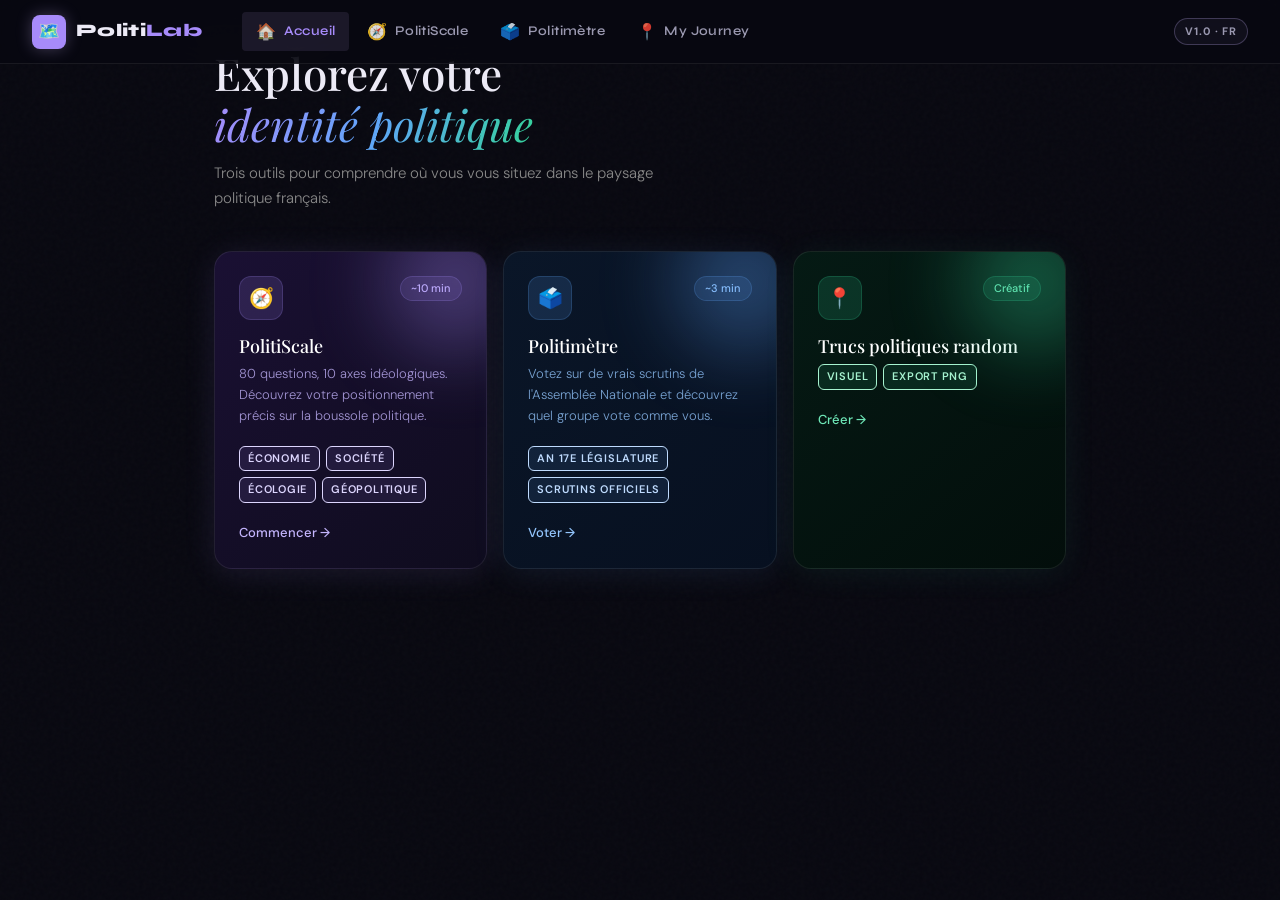
==== index.html @ a3f07e6c "Update index.html" ====
<!DOCTYPE html>
<html lang="fr">
<head>
  <meta charset="UTF-8">
  <meta name="viewport" content="width=device-width, initial-scale=1.0">
  <title>Outils politiques randoms</title>
  <link rel="preconnect" href="https://fonts.googleapis.com">
  <link href="https://fonts.googleapis.com/css2?family=Playfair+Display:ital,wght@0,500;1,400&family=DM+Sans:wght@300;400;500&display=swap" rel="stylesheet">
  <link rel="stylesheet" href="css/global.css">
  <link rel="stylesheet" href="css/nav.css">
  <style>
    :root {
      --accent: #a78bfa;
      --accent-blue: #60a5fa;
      --accent-teal: #34d399;
    }

    body { font-family: 'DM Sans', sans-serif; }

    .page-wrap {
      max-width: 900px;
      margin: 0 auto;
      padding: 3rem 1.5rem 4rem;
    }

    /* ── HEADER ── */
    .home-kicker {
      display: inline-flex;
      align-items: center;
      gap: 6px;
      font-size: 12px;
      font-weight: 500;
      letter-spacing: .08em;
      text-transform: uppercase;
      color: var(--accent);
      background: rgba(167,139,250,.1);
      border: 1px solid rgba(167,139,250,.2);
      border-radius: 20px;
      padding: 4px 12px;
      margin-bottom: 1.1rem;
    }

    .home-title {
      font-family: 'Playfair Display', serif;
      font-size: clamp(28px, 5vw, 44px);
      font-weight: 500;
      line-height: 1.15;
      margin-bottom: .75rem;
    }

    .home-title em {
      font-style: italic;
      font-weight: 400;
      background: linear-gradient(110deg, #a78bfa, #60a5fa, #34d399);
      -webkit-background-clip: text;
      -webkit-text-fill-color: transparent;
      background-clip: text;
    }

    .home-sub {
      font-size: 15px;
      color: #888;
      line-height: 1.65;
      max-width: 500px;
      font-weight: 300;
      margin-bottom: 2.5rem;
    }

    /* ── GRID ── */
    .outils-grid {
      display: grid;
      grid-template-columns: repeat(auto-fit, minmax(240px, 1fr));
      gap: 16px;
    }

    /* ── CARDS ── */
    .outil-card {
      position: relative;
      display: block;
      text-decoration: none;
      border-radius: 18px;
      padding: 1.5rem;
      overflow: hidden;
      border: 1px solid rgba(255,255,255,.08);
      transition: transform .22s cubic-bezier(.34,1.56,.64,1), box-shadow .22s ease;
      animation: fadeUp .5s ease both;
    }
    .outil-card:nth-child(1) { animation-delay: .05s; background: linear-gradient(140deg, #1a1033, #0f0c1e); box-shadow: 0 4px 32px rgba(167,139,250,.12); }
    .outil-card:nth-child(2) { animation-delay: .12s; background: linear-gradient(140deg, #0a1628, #071020); box-shadow: 0 4px 32px rgba(96,165,250,.10); }
    .outil-card:nth-child(3) { animation-delay: .19s; background: linear-gradient(140deg, #051a14, #030e0b); box-shadow: 0 4px 32px rgba(52,211,153,.08); }

    .outil-card:nth-child(1):hover { transform: translateY(-4px); box-shadow: 0 12px 40px rgba(167,139,250,.22); }
    .outil-card:nth-child(2):hover { transform: translateY(-4px); box-shadow: 0 12px 40px rgba(96,165,250,.20); }
    .outil-card:nth-child(3):hover { transform: translateY(-4px); box-shadow: 0 12px 40px rgba(52,211,153,.18); }

    .card-glow {
      position: absolute;
      top: -40px; right: -40px;
      width: 140px; height: 140px;
      border-radius: 50%;
      pointer-events: none;
      opacity: .35;
      filter: blur(40px);
    }
    .outil-card:nth-child(1) .card-glow { background: #a78bfa; }
    .outil-card:nth-child(2) .card-glow { background: #60a5fa; }
    .outil-card:nth-child(3) .card-glow { background: #34d399; }

    .outil-card-top {
      display: flex;
      align-items: flex-start;
      justify-content: space-between;
      margin-bottom: 1.1rem;
    }

    .outil-icon-wrap {
      width: 44px; height: 44px;
      border-radius: 12px;
      display: flex; align-items: center; justify-content: center;
      font-size: 20px;
    }
    .outil-card:nth-child(1) .outil-icon-wrap { background: rgba(167,139,250,.15); border: 1px solid rgba(167,139,250,.2); }
    .outil-card:nth-child(2) .outil-icon-wrap { background: rgba(96,165,250,.15); border: 1px solid rgba(96,165,250,.2); }
    .outil-card:nth-child(3) .outil-icon-wrap { background: rgba(52,211,153,.15); border: 1px solid rgba(52,211,153,.2); }

    .outil-badge {
      font-size: 11px;
      font-weight: 500;
      border-radius: 20px;
      padding: 3px 10px;
    }
    .outil-card:nth-child(1) .outil-badge { color: #c4b5fd; background: rgba(167,139,250,.12); border: 1px solid rgba(167,139,250,.2); }
    .outil-card:nth-child(2) .outil-badge { color: #93c5fd; background: rgba(96,165,250,.12); border: 1px solid rgba(96,165,250,.2); }
    .outil-card:nth-child(3) .outil-badge { color: #6ee7b7; background: rgba(52,211,153,.12); border: 1px solid rgba(52,211,153,.2); }

    .outil-name {
      font-family: 'Playfair Display', serif;
      font-size: 18px;
      font-weight: 500;
      color: #fff;
      margin-bottom: .45rem;
    }

    .outil-desc {
      font-size: 13px;
      line-height: 1.6;
      font-weight: 300;
      margin-bottom: 1.2rem;
    }
    .outil-card:nth-child(1) .outil-desc { color: rgba(196,181,253,.8); }
    .outil-card:nth-child(2) .outil-desc { color: rgba(147,197,253,.8); }
    .outil-card:nth-child(3) .outil-desc { color: rgba(110,231,183,.8); }

    .outil-tags {
      display: flex;
      flex-wrap: wrap;
      gap: 6px;
      margin-bottom: 1.25rem;
    }

    .tag {
      font-size: 11px;
      border-radius: 6px;
      padding: 3px 8px;
    }
    .outil-card:nth-child(1) .tag { color: #ddd6fe; background: rgba(167,139,250,.1); }
    .outil-card:nth-child(2) .tag { color: #bfdbfe; background: rgba(96,165,250,.1); }
    .outil-card:nth-child(3) .tag { color: #a7f3d0; background: rgba(52,211,153,.1); }

    .outil-arrow {
      display: flex;
      align-items: center;
      gap: 6px;
      font-size: 13px;
      font-weight: 500;
    }
    .outil-card:nth-child(1) .outil-arrow { color: #c4b5fd; }
    .outil-card:nth-child(2) .outil-arrow { color: #93c5fd; }
    .outil-card:nth-child(3) .outil-arrow { color: #6ee7b7; }

    @keyframes fadeUp {
      from { opacity: 0; transform: translateY(16px); }
      to   { opacity: 1; transform: translateY(0); }
    }
  </style>
</head>
<body>

  <!-- Nav injected by JS -->

  <div class="page-wrap">

    <h1 class="home-title">Explorez votre<br><em>identité politique</em></h1>
    <p class="home-sub">Trois outils pour comprendre où vous vous situez dans le paysage politique français.</p>

    <div class="outils-grid">

      <a href="politiscale.html" class="outil-card">
        <div class="card-glow"></div>
        <div class="outil-card-top">
          <div class="outil-icon-wrap">🧭</div>
          <span class="outil-badge">~10 min</span>
        </div>
        <h3 class="outil-name">PolitiScale</h3>
        <p class="outil-desc">80 questions, 10 axes idéologiques. Découvrez votre positionnement précis sur la boussole politique.</p>
        <div class="outil-tags">
          <span class="tag">Économie</span>
          <span class="tag">Société</span>
          <span class="tag">Écologie</span>
          <span class="tag">Géopolitique</span>
        </div>
        <div class="outil-arrow">Commencer →</div>
      </a>

      <a href="politimetre.html" class="outil-card">
        <div class="card-glow"></div>
        <div class="outil-card-top">
          <div class="outil-icon-wrap">🗳️</div>
          <span class="outil-badge">~3 min</span>
        </div>
        <h3 class="outil-name">Politimètre</h3>
        <p class="outil-desc">Votez sur de vrais scrutins de l'Assemblée Nationale et découvrez quel groupe vote comme vous.</p>
        <div class="outil-tags">
          <span class="tag">AN 17e législature</span>
          <span class="tag">Scrutins officiels</span>
        </div>
        <div class="outil-arrow">Voter →</div>
      </a>

      <a href="journey.html" class="outil-card">
        <div class="card-glow"></div>
        <div class="outil-card-top">
          <div class="outil-icon-wrap">📍</div>
          <span class="outil-badge">Créatif</span>
        </div>
        <h3 class="outil-name">Trucs politiques random</h3>
        <div class="outil-tags">
          <span class="tag">Visuel</span>
          <span class="tag">Export PNG</span>
        </div>
        <div class="outil-arrow">Créer →</div>
      </a>

    </div>
  </div>

  <script src="js/nav.js"></script>
</body>
</html>
---- css/global.css ----
/* ══════════════════════════════════════════
   POLITILAB — Global Styles
   ══════════════════════════════════════════ */

@import url('https://fonts.googleapis.com/css2?family=Syne:wght@400;600;700;800&family=Playfair+Display:ital,wght@0,400;0,700;1,400;1,700&family=DM+Sans:wght@300;400;500;600&family=DM+Mono:wght@400;500&display=swap');

/* ── Design tokens ── */
:root {
  --bg:        #080810;
  --surface:   #0f0f1c;
  --surface2:  #161628;
  --surface3:  #1e1e35;
  --border:    rgba(255,255,255,.07);
  --border2:   rgba(255,255,255,.13);

  --text:      #eceaf6;
  --muted:     #6a6882;
  --muted2:    #9a98b0;

  --accent:    #c8b4ff;
  --accent2:   #ff6b6b;
  --gold:      #f0c060;
  --teal:      #5de0c0;
  --blue:      #60a0ff;

  --font-display: 'Syne', sans-serif;
  --font-serif:   'Playfair Display', serif;
  --font-body:    'DM Sans', sans-serif;
  --font-mono:    'DM Mono', monospace;

  --radius-sm: 4px;
  --radius:    8px;
  --radius-lg: 16px;
  --radius-xl: 24px;

  --shadow-sm: 0 2px 8px rgba(0,0,0,.4);
  --shadow:    0 8px 32px rgba(0,0,0,.5);
  --shadow-lg: 0 24px 64px rgba(0,0,0,.7);

  --nav-h: 64px;
  --trans: .2s ease;
}

/* ── Reset ── */
*, *::before, *::after {
  box-sizing: border-box;
  margin: 0;
  padding: 0;
}

html { scroll-behavior: smooth; }

body {
  font-family: var(--font-body);
  background: var(--bg);
  color: var(--text);
  min-height: 100vh;
  line-height: 1.6;
  overflow-x: hidden;
}

/* noise texture overlay */
body::before {
  content: '';
  position: fixed;
  inset: 0;
  background-image: url("data:image/svg+xml,%3Csvg viewBox='0 0 256 256' xmlns='http://www.w3.org/2000/svg'%3E%3Cfilter id='n'%3E%3CfeTurbulence type='fractalNoise' baseFrequency='0.85' numOctaves='4' stitchTiles='stitch'/%3E%3C/filter%3E%3Crect width='100%25' height='100%25' filter='url(%23n)' opacity='0.025'/%3E%3C/svg%3E");
  pointer-events: none;
  z-index: 0;
}

/* ── Typography ── */
h1, h2, h3, h4 {
  font-family: var(--font-display);
  line-height: 1.1;
}

a {
  color: var(--accent);
  text-decoration: none;
  transition: color var(--trans);
}
a:hover { color: var(--text); }

img, video { max-width: 100%; display: block; }

/* ── Utilities ── */
.z1 { position: relative; z-index: 1; }
.serif { font-family: var(--font-serif); }
.mono  { font-family: var(--font-mono); }

.tag {
  display: inline-flex;
  align-items: center;
  gap: 6px;
  padding: 4px 12px;
  border-radius: 100px;
  font-size: .72rem;
  font-weight: 600;
  letter-spacing: .07em;
  text-transform: uppercase;
  border: 1px solid currentColor;
}

.btn {
  display: inline-flex;
  align-items: center;
  gap: 8px;
  padding: 12px 28px;
  border-radius: var(--radius-sm);
  font-family: var(--font-display);
  font-size: .9rem;
  font-weight: 700;
  letter-spacing: .04em;
  cursor: pointer;
  border: none;
  transition: transform var(--trans), box-shadow var(--trans), filter var(--trans);
  text-decoration: none;
}
.btn:hover { transform: translateY(-2px); }
.btn:active { transform: translateY(0); }

.btn-primary {
  background: var(--accent);
  color: var(--bg);
  box-shadow: 0 0 24px rgba(200,180,255,.25);
}
.btn-primary:hover {
  filter: brightness(1.12);
  box-shadow: 0 4px 32px rgba(200,180,255,.45);
  color: var(--bg);
}

.btn-ghost {
  background: transparent;
  color: var(--text);
  border: 1px solid var(--border2);
}
.btn-ghost:hover {
  background: var(--surface2);
  color: var(--text);
}

.card {
  background: var(--surface);
  border: 1px solid var(--border);
  border-radius: var(--radius-lg);
  padding: 24px;
  transition: border-color var(--trans), box-shadow var(--trans);
}
.card:hover {
  border-color: var(--border2);
  box-shadow: var(--shadow);
}

/* ── Page wrapper ── */
.page-wrap {
  padding-top: var(--nav-h);
  position: relative;
  z-index: 1;
}

/* ── Animated fade-in ── */
.fade-in {
  animation: fadeUp .5s ease both;
}
@keyframes fadeUp {
  from { opacity: 0; transform: translateY(16px); }
  to   { opacity: 1; transform: translateY(0); }
}

/* ── Scrollbar ── */
::-webkit-scrollbar { width: 6px; height: 6px; }
::-webkit-scrollbar-track { background: var(--bg); }
::-webkit-scrollbar-thumb { background: var(--surface3); border-radius: 3px; }
::-webkit-scrollbar-thumb:hover { background: var(--border2); }

/* ── Gradient text ── */
.grad-text {
  background: linear-gradient(135deg, var(--accent), var(--blue), var(--teal));
  -webkit-background-clip: text;
  -webkit-text-fill-color: transparent;
  background-clip: text;
}

/* ── Section header ── */
.section-label {
  font-family: var(--font-mono);
  font-size: .72rem;
  letter-spacing: .12em;
  text-transform: uppercase;
  color: var(--muted2);
  margin-bottom: 12px;
}

/* ── Divider ── */
.divider {
  height: 1px;
  background: var(--border);
  margin: 40px 0;
}

@media (max-width: 600px) {
  .btn { padding: 10px 20px; font-size: .85rem; }
}
---- css/nav.css ----
/* ══════════════════════════════════════════
   POLITILAB — Navigation
   ══════════════════════════════════════════ */

.nav {
  position: fixed;
  top: 0; left: 0; right: 0;
  height: var(--nav-h);
  z-index: 100;
  background: rgba(8,8,16,.82);
  backdrop-filter: blur(20px);
  -webkit-backdrop-filter: blur(20px);
  border-bottom: 1px solid var(--border);
  display: flex;
  align-items: center;
  padding: 0 32px;
  gap: 0;
}

/* Logo */
.nav-logo {
  display: flex;
  align-items: center;
  gap: 10px;
  text-decoration: none;
  flex-shrink: 0;
  margin-right: 40px;
}
.nav-logo-mark {
  width: 34px; height: 34px;
  background: var(--accent);
  border-radius: 8px;
  display: grid;
  place-items: center;
  font-size: 1.1rem;
  flex-shrink: 0;
  box-shadow: 0 0 16px rgba(200,180,255,.3);
}
.nav-logo-text {
  font-family: var(--font-display);
  font-weight: 800;
  font-size: 1.1rem;
  color: var(--text);
  letter-spacing: .02em;
}
.nav-logo-text span {
  color: var(--accent);
}

/* Links */
.nav-links {
  display: flex;
  align-items: center;
  gap: 4px;
  list-style: none;
  flex: 1;
}
.nav-links li a {
  display: flex;
  align-items: center;
  gap: 7px;
  padding: 7px 14px;
  border-radius: var(--radius-sm);
  font-family: var(--font-display);
  font-size: .83rem;
  font-weight: 600;
  color: var(--muted2);
  text-decoration: none;
  letter-spacing: .03em;
  transition: color var(--trans), background var(--trans);
  white-space: nowrap;
}
.nav-links li a .nav-icon {
  font-size: 1rem;
  opacity: .85;
}
.nav-links li a:hover {
  color: var(--text);
  background: var(--surface2);
}
.nav-links li a.active {
  color: var(--accent);
  background: rgba(200,180,255,.1);
}

/* Right side */
.nav-right {
  margin-left: auto;
  display: flex;
  align-items: center;
  gap: 8px;
}
.nav-badge {
  padding: 4px 10px;
  border-radius: 100px;
  font-size: .68rem;
  font-weight: 700;
  letter-spacing: .08em;
  text-transform: uppercase;
  border: 1px solid rgba(200,180,255,.25);
  color: var(--muted2);
  background: rgba(200,180,255,.05);
}

/* Hamburger (mobile) */
.nav-burger {
  display: none;
  flex-direction: column;
  gap: 5px;
  cursor: pointer;
  padding: 8px;
  margin-left: auto;
  background: none;
  border: none;
}
.nav-burger span {
  display: block;
  width: 22px;
  height: 2px;
  background: var(--text);
  border-radius: 2px;
  transition: transform .3s ease, opacity .3s ease;
}
.nav-burger.open span:nth-child(1) { transform: translateY(7px) rotate(45deg); }
.nav-burger.open span:nth-child(2) { opacity: 0; }
.nav-burger.open span:nth-child(3) { transform: translateY(-7px) rotate(-45deg); }

/* Mobile drawer */
.nav-drawer {
  display: none;
  position: fixed;
  top: var(--nav-h);
  left: 0; right: 0;
  background: rgba(8,8,16,.96);
  backdrop-filter: blur(20px);
  border-bottom: 1px solid var(--border);
  padding: 16px 24px 24px;
  z-index: 99;
  transform: translateY(-8px);
  opacity: 0;
  transition: transform .25s ease, opacity .25s ease;
}
.nav-drawer.open {
  display: block;
  transform: translateY(0);
  opacity: 1;
}
.nav-drawer ul {
  list-style: none;
  display: flex;
  flex-direction: column;
  gap: 2px;
}
.nav-drawer ul li a {
  display: flex;
  align-items: center;
  gap: 12px;
  padding: 12px 16px;
  border-radius: var(--radius);
  font-family: var(--font-display);
  font-size: .95rem;
  font-weight: 600;
  color: var(--muted2);
  text-decoration: none;
  transition: color var(--trans), background var(--trans);
}
.nav-drawer ul li a:hover,
.nav-drawer ul li a.active {
  color: var(--text);
  background: var(--surface2);
}
.nav-drawer ul li a.active { color: var(--accent); }
.nav-drawer-divider {
  height: 1px;
  background: var(--border);
  margin: 12px 0;
}

/* Responsive */
@media (max-width: 768px) {
  .nav { padding: 0 20px; }
  .nav-links, .nav-right { display: none; }
  .nav-burger { display: flex; }
  .nav-logo-text { font-size: 1rem; }
}

@media (max-width: 400px) {
  .nav-logo-text { display: none; }
}
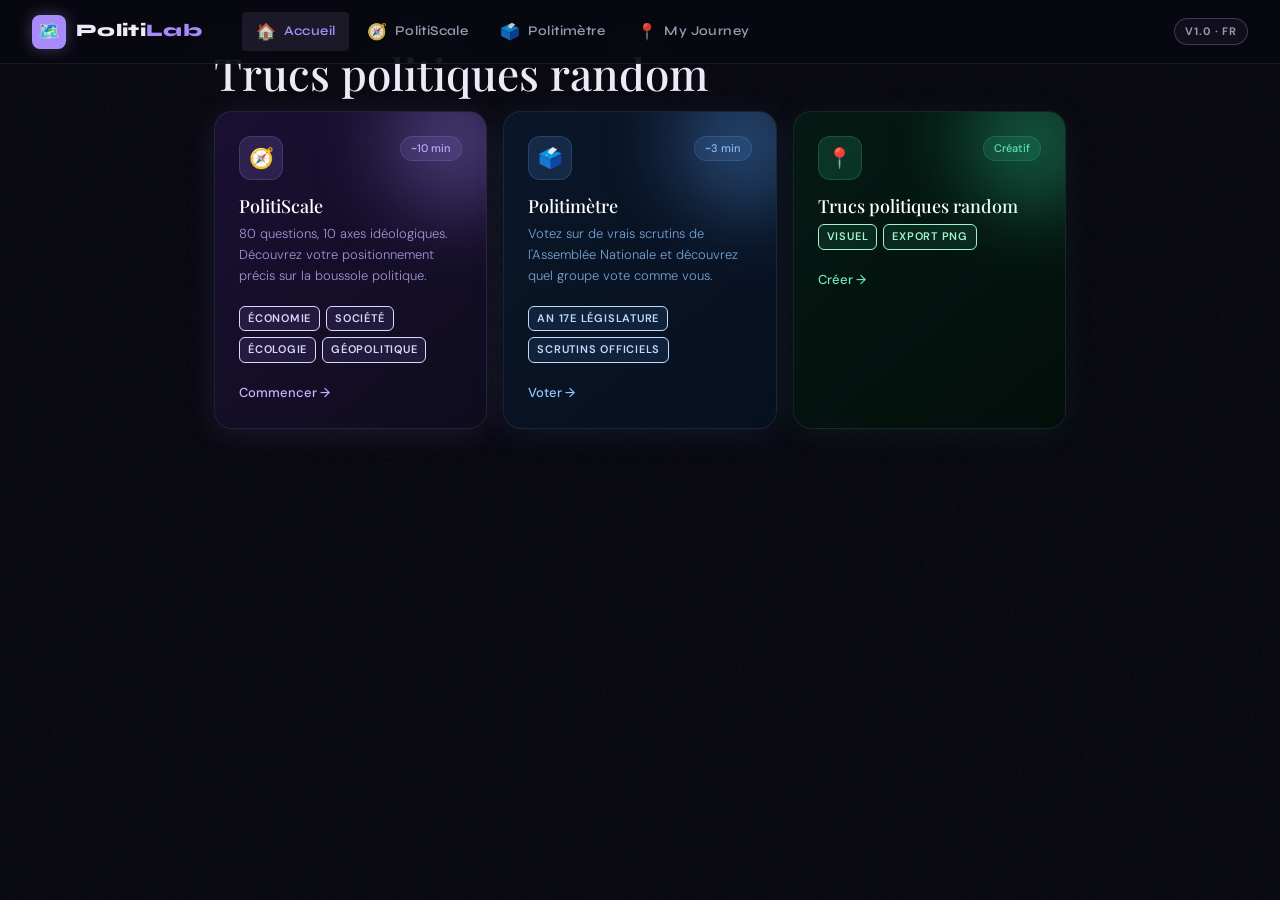
==== commit c88207a1: "Update index.html" ====
--- a/index.html
+++ b/index.html
@@ -190,8 +190,7 @@
 
   <div class="page-wrap">
 
-    <h1 class="home-title">Explorez votre<br><em>identité politique</em></h1>
-    <p class="home-sub">Trois outils pour comprendre où vous vous situez dans le paysage politique français.</p>
+    <h1 class="home-title">Trucs politiques random</em></h1>
 
     <div class="outils-grid">
 
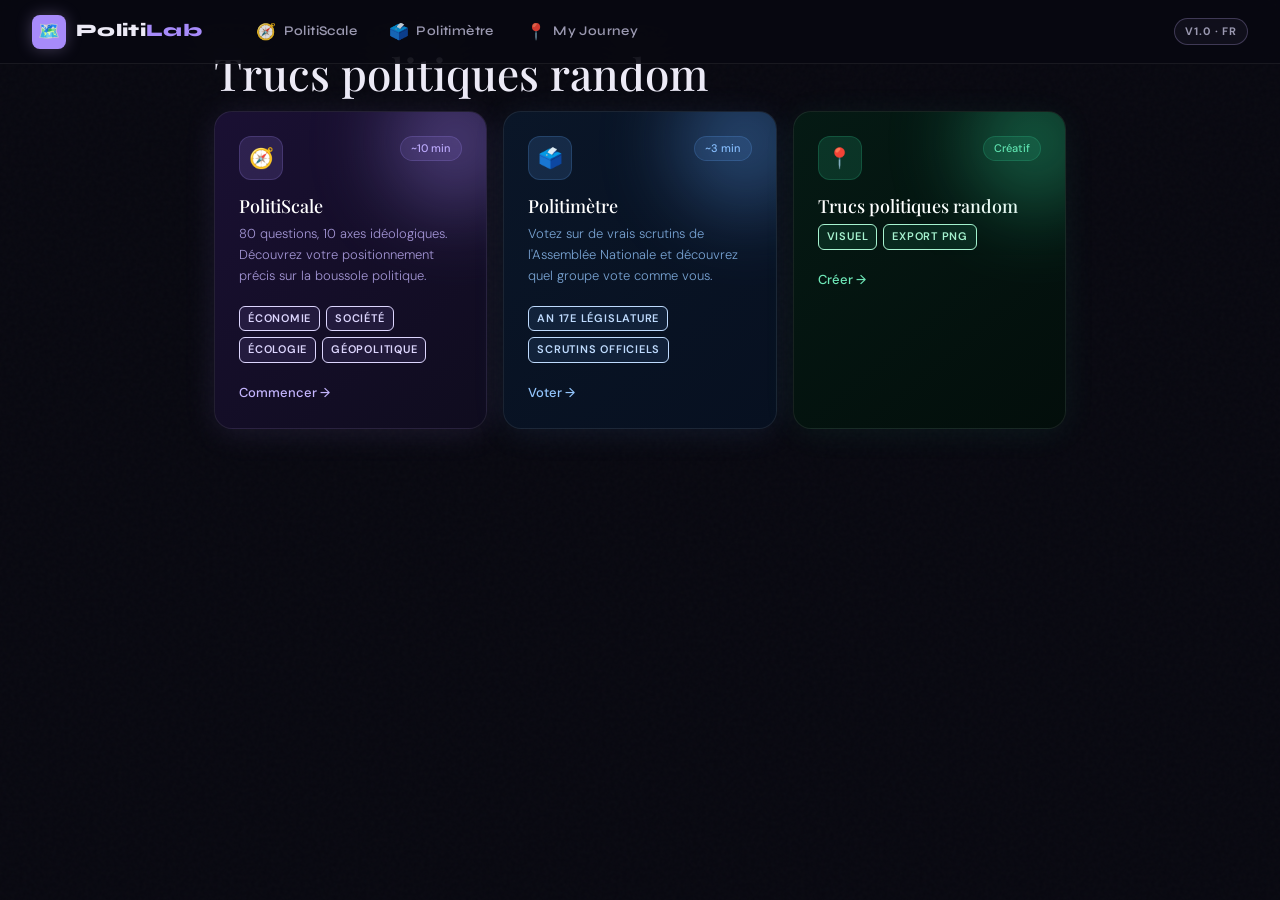
==== commit cae2fd6b: "Update index.html" ====
--- a/index.html
+++ b/index.html
@@ -190,7 +190,7 @@
 
   <div class="page-wrap">
 
-    <h1 class="home-title">Trucs politiques random</em></h1>
+    <h1 class="home-title">Trucs politiques random</h1>
 
     <div class="outils-grid">
 
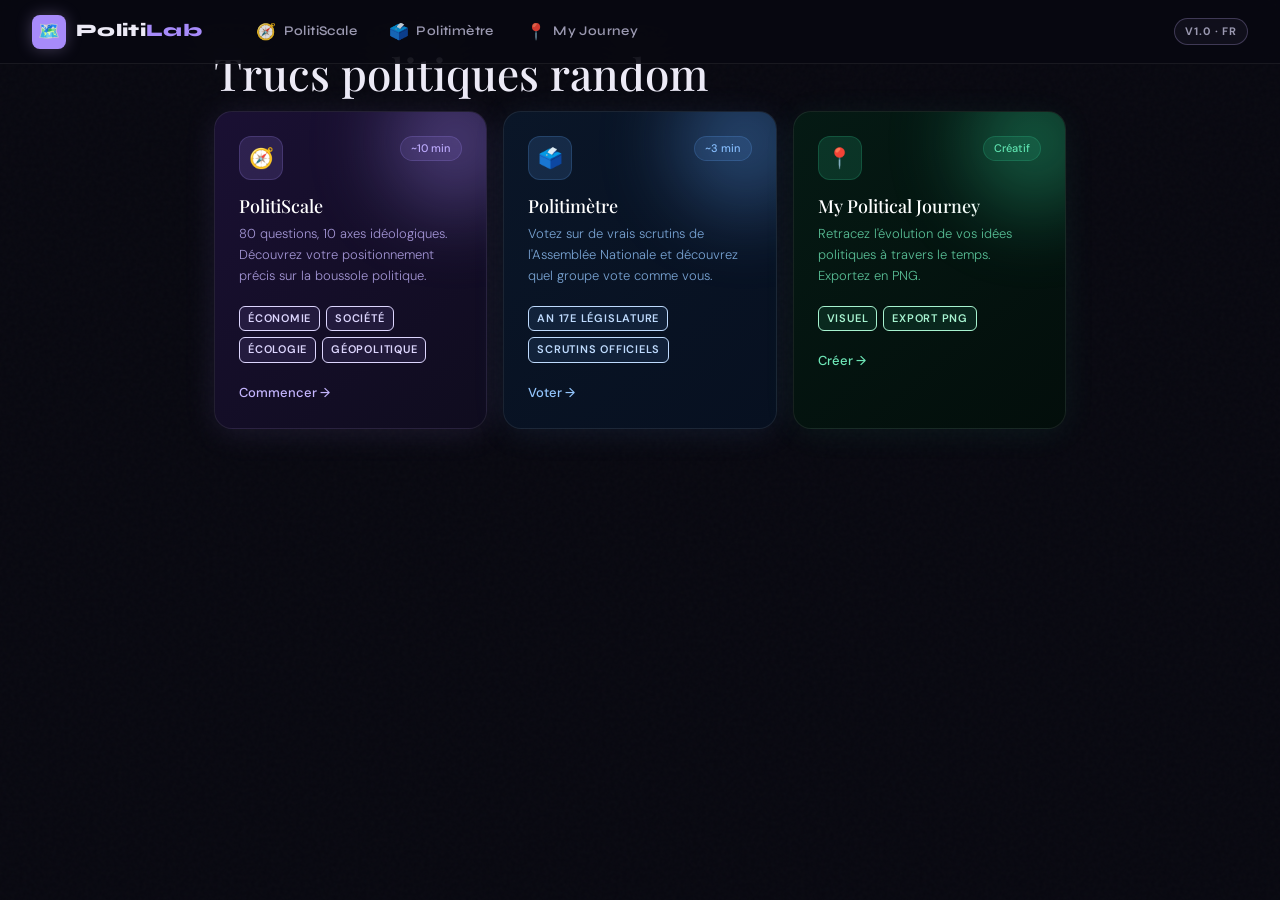
==== commit b76cc1e5: "Update index.html" ====
--- a/index.html
+++ b/index.html
@@ -232,7 +232,8 @@
           <div class="outil-icon-wrap">📍</div>
           <span class="outil-badge">Créatif</span>
         </div>
-        <h3 class="outil-name">Trucs politiques random</h3>
+        <h3 class="outil-name">My Political Journey</h3>
+        <p class="outil-desc">Retracez l'évolution de vos idées politiques à travers le temps. Exportez en PNG.</p>
         <div class="outil-tags">
           <span class="tag">Visuel</span>
           <span class="tag">Export PNG</span>
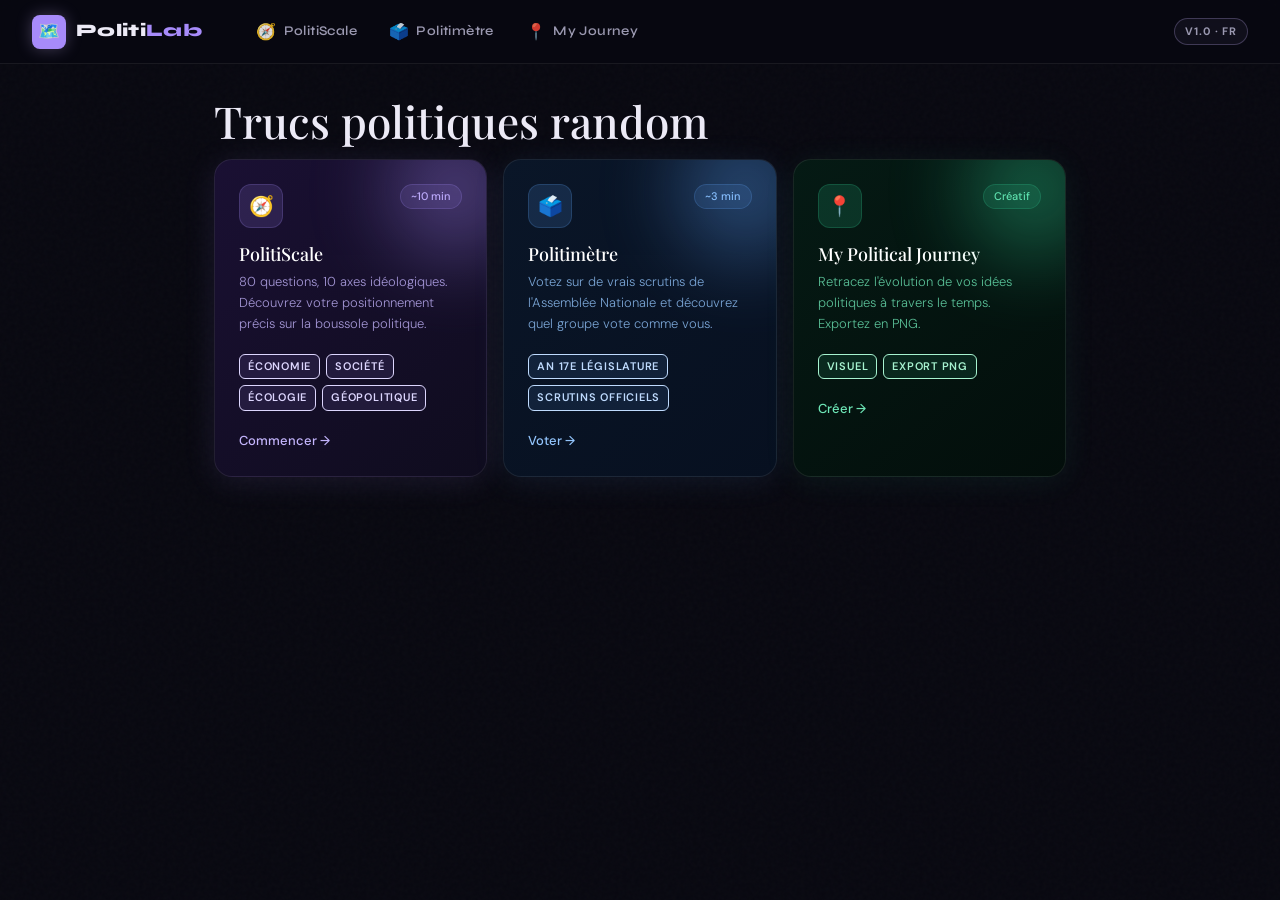
==== commit 70a21967: "Update index.html" ====
--- a/index.html
+++ b/index.html
@@ -20,7 +20,7 @@
     .page-wrap {
       max-width: 900px;
       margin: 0 auto;
-      padding: 3rem 1.5rem 4rem;
+      padding: calc(var(--nav-h) + 2rem) 1.5rem 4rem;
     }
 
     /* ── HEADER ── */
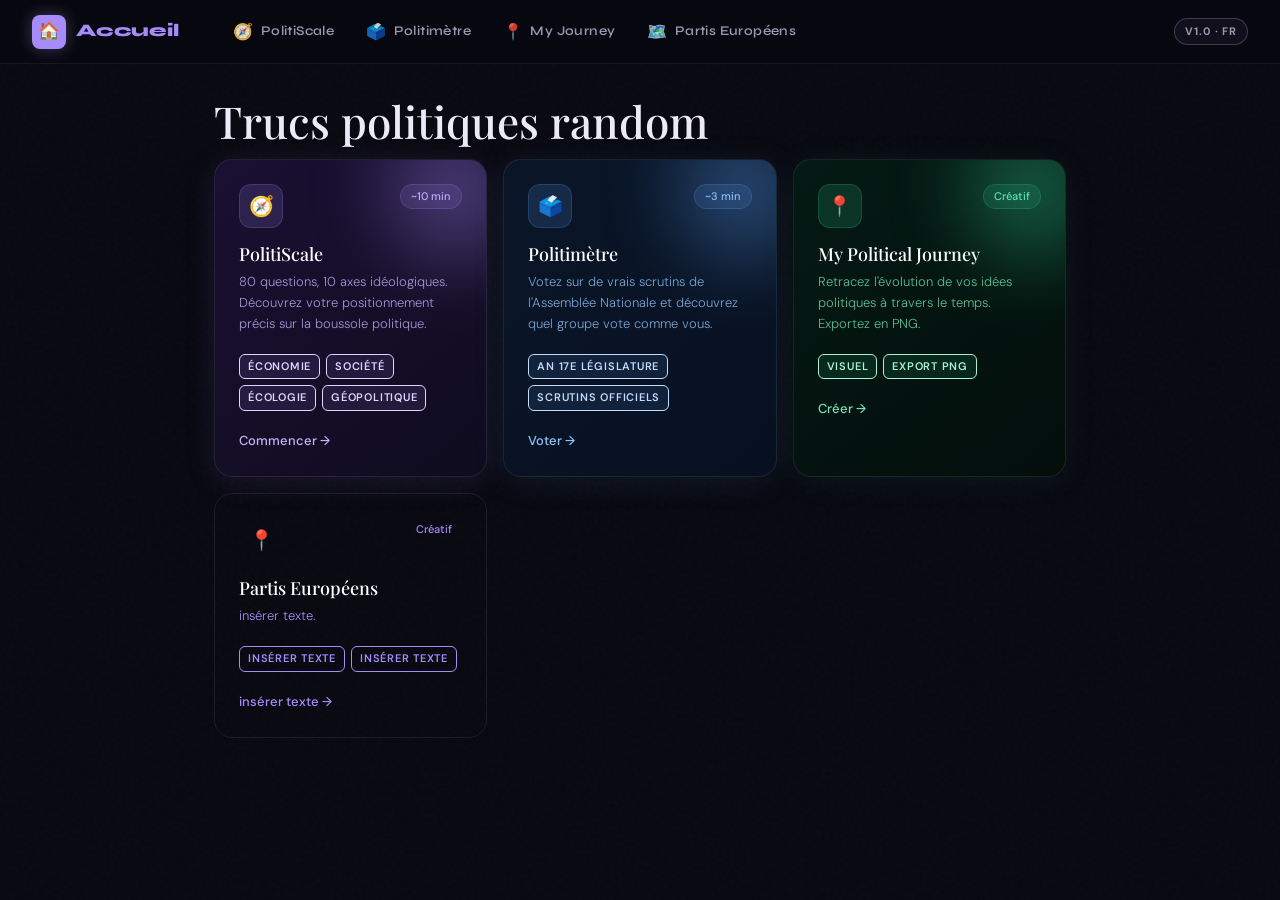
==== commit 1032d0f8: "Update index.html" ====
--- a/index.html
+++ b/index.html
@@ -241,6 +241,22 @@
         <div class="outil-arrow">Créer →</div>
       </a>
 
+
+      <a href="europe.html" class="outil-card">
+        <div class="card-glow"></div>
+        <div class="outil-card-top">
+          <div class="outil-icon-wrap">📍</div>
+          <span class="outil-badge">Créatif</span>
+        </div>
+        <h3 class="outil-name">Partis Européens</h3>
+        <p class="outil-desc">insérer texte.</p>
+        <div class="outil-tags">
+          <span class="tag">insérer texte</span>
+          <span class="tag">insérer texte</span>
+        </div>
+        <div class="outil-arrow">insérer texte →</div>
+      </a>      
+
     </div>
   </div>
 
--- a/css/global.css
+++ b/css/global.css
@@ -1,5 +1,5 @@
 /* ══════════════════════════════════════════
-   POLITILAB — Global Styles
+   Global Styles
    ══════════════════════════════════════════ */
 
 @import url('https://fonts.googleapis.com/css2?family=Syne:wght@400;600;700;800&family=Playfair+Display:ital,wght@0,400;0,700;1,400;1,700&family=DM+Sans:wght@300;400;500;600&family=DM+Mono:wght@400;500&display=swap');
--- a/css/nav.css
+++ b/css/nav.css
@@ -1,5 +1,5 @@
 /* ══════════════════════════════════════════
-   POLITILAB — Navigation
+   Navigation
    ══════════════════════════════════════════ */
 
 .nav {
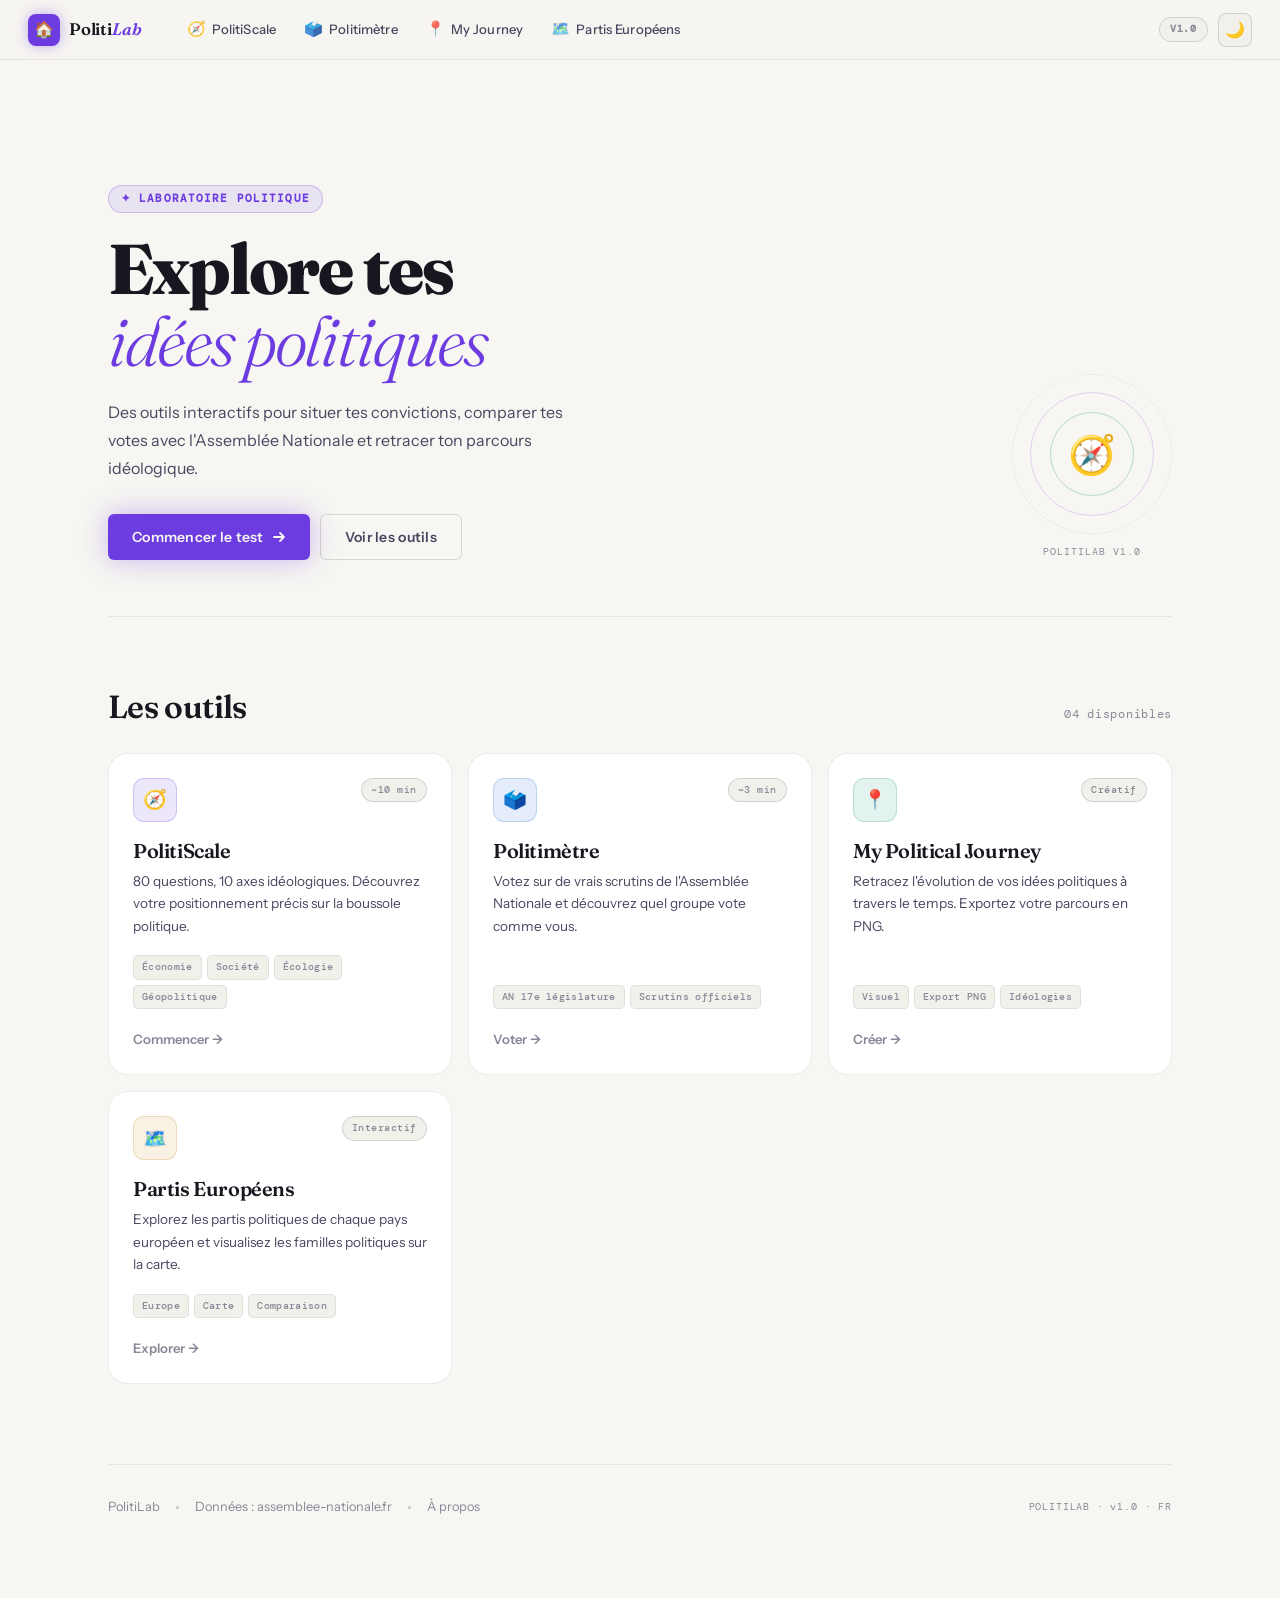
==== commit fc0e8ed5: "Add files via upload" ====
--- a/index.html
+++ b/index.html
@@ -1,261 +1,137 @@
 <!DOCTYPE html>
-<html lang="fr">
+<html lang="fr" data-theme="dark">
 <head>
   <meta charset="UTF-8">
   <meta name="viewport" content="width=device-width, initial-scale=1.0">
-  <title>Outils politiques randoms</title>
-  <link rel="preconnect" href="https://fonts.googleapis.com">
-  <link href="https://fonts.googleapis.com/css2?family=Playfair+Display:ital,wght@0,500;1,400&family=DM+Sans:wght@300;400;500&display=swap" rel="stylesheet">
+  <title>PolitiLab — Outils politiques</title>
+  <meta name="description" content="Des outils pour explorer, comprendre et visualiser vos idées politiques.">
   <link rel="stylesheet" href="css/global.css">
   <link rel="stylesheet" href="css/nav.css">
-  <style>
-    :root {
-      --accent: #a78bfa;
-      --accent-blue: #60a5fa;
-      --accent-teal: #34d399;
-    }
-
-    body { font-family: 'DM Sans', sans-serif; }
-
-    .page-wrap {
-      max-width: 900px;
-      margin: 0 auto;
-      padding: calc(var(--nav-h) + 2rem) 1.5rem 4rem;
-    }
-
-    /* ── HEADER ── */
-    .home-kicker {
-      display: inline-flex;
-      align-items: center;
-      gap: 6px;
-      font-size: 12px;
-      font-weight: 500;
-      letter-spacing: .08em;
-      text-transform: uppercase;
-      color: var(--accent);
-      background: rgba(167,139,250,.1);
-      border: 1px solid rgba(167,139,250,.2);
-      border-radius: 20px;
-      padding: 4px 12px;
-      margin-bottom: 1.1rem;
-    }
-
-    .home-title {
-      font-family: 'Playfair Display', serif;
-      font-size: clamp(28px, 5vw, 44px);
-      font-weight: 500;
-      line-height: 1.15;
-      margin-bottom: .75rem;
-    }
-
-    .home-title em {
-      font-style: italic;
-      font-weight: 400;
-      background: linear-gradient(110deg, #a78bfa, #60a5fa, #34d399);
-      -webkit-background-clip: text;
-      -webkit-text-fill-color: transparent;
-      background-clip: text;
-    }
-
-    .home-sub {
-      font-size: 15px;
-      color: #888;
-      line-height: 1.65;
-      max-width: 500px;
-      font-weight: 300;
-      margin-bottom: 2.5rem;
-    }
-
-    /* ── GRID ── */
-    .outils-grid {
-      display: grid;
-      grid-template-columns: repeat(auto-fit, minmax(240px, 1fr));
-      gap: 16px;
-    }
-
-    /* ── CARDS ── */
-    .outil-card {
-      position: relative;
-      display: block;
-      text-decoration: none;
-      border-radius: 18px;
-      padding: 1.5rem;
-      overflow: hidden;
-      border: 1px solid rgba(255,255,255,.08);
-      transition: transform .22s cubic-bezier(.34,1.56,.64,1), box-shadow .22s ease;
-      animation: fadeUp .5s ease both;
-    }
-    .outil-card:nth-child(1) { animation-delay: .05s; background: linear-gradient(140deg, #1a1033, #0f0c1e); box-shadow: 0 4px 32px rgba(167,139,250,.12); }
-    .outil-card:nth-child(2) { animation-delay: .12s; background: linear-gradient(140deg, #0a1628, #071020); box-shadow: 0 4px 32px rgba(96,165,250,.10); }
-    .outil-card:nth-child(3) { animation-delay: .19s; background: linear-gradient(140deg, #051a14, #030e0b); box-shadow: 0 4px 32px rgba(52,211,153,.08); }
-
-    .outil-card:nth-child(1):hover { transform: translateY(-4px); box-shadow: 0 12px 40px rgba(167,139,250,.22); }
-    .outil-card:nth-child(2):hover { transform: translateY(-4px); box-shadow: 0 12px 40px rgba(96,165,250,.20); }
-    .outil-card:nth-child(3):hover { transform: translateY(-4px); box-shadow: 0 12px 40px rgba(52,211,153,.18); }
-
-    .card-glow {
-      position: absolute;
-      top: -40px; right: -40px;
-      width: 140px; height: 140px;
-      border-radius: 50%;
-      pointer-events: none;
-      opacity: .35;
-      filter: blur(40px);
-    }
-    .outil-card:nth-child(1) .card-glow { background: #a78bfa; }
-    .outil-card:nth-child(2) .card-glow { background: #60a5fa; }
-    .outil-card:nth-child(3) .card-glow { background: #34d399; }
-
-    .outil-card-top {
-      display: flex;
-      align-items: flex-start;
-      justify-content: space-between;
-      margin-bottom: 1.1rem;
-    }
-
-    .outil-icon-wrap {
-      width: 44px; height: 44px;
-      border-radius: 12px;
-      display: flex; align-items: center; justify-content: center;
-      font-size: 20px;
-    }
-    .outil-card:nth-child(1) .outil-icon-wrap { background: rgba(167,139,250,.15); border: 1px solid rgba(167,139,250,.2); }
-    .outil-card:nth-child(2) .outil-icon-wrap { background: rgba(96,165,250,.15); border: 1px solid rgba(96,165,250,.2); }
-    .outil-card:nth-child(3) .outil-icon-wrap { background: rgba(52,211,153,.15); border: 1px solid rgba(52,211,153,.2); }
-
-    .outil-badge {
-      font-size: 11px;
-      font-weight: 500;
-      border-radius: 20px;
-      padding: 3px 10px;
-    }
-    .outil-card:nth-child(1) .outil-badge { color: #c4b5fd; background: rgba(167,139,250,.12); border: 1px solid rgba(167,139,250,.2); }
-    .outil-card:nth-child(2) .outil-badge { color: #93c5fd; background: rgba(96,165,250,.12); border: 1px solid rgba(96,165,250,.2); }
-    .outil-card:nth-child(3) .outil-badge { color: #6ee7b7; background: rgba(52,211,153,.12); border: 1px solid rgba(52,211,153,.2); }
-
-    .outil-name {
-      font-family: 'Playfair Display', serif;
-      font-size: 18px;
-      font-weight: 500;
-      color: #fff;
-      margin-bottom: .45rem;
-    }
-
-    .outil-desc {
-      font-size: 13px;
-      line-height: 1.6;
-      font-weight: 300;
-      margin-bottom: 1.2rem;
-    }
-    .outil-card:nth-child(1) .outil-desc { color: rgba(196,181,253,.8); }
-    .outil-card:nth-child(2) .outil-desc { color: rgba(147,197,253,.8); }
-    .outil-card:nth-child(3) .outil-desc { color: rgba(110,231,183,.8); }
-
-    .outil-tags {
-      display: flex;
-      flex-wrap: wrap;
-      gap: 6px;
-      margin-bottom: 1.25rem;
-    }
-
-    .tag {
-      font-size: 11px;
-      border-radius: 6px;
-      padding: 3px 8px;
-    }
-    .outil-card:nth-child(1) .tag { color: #ddd6fe; background: rgba(167,139,250,.1); }
-    .outil-card:nth-child(2) .tag { color: #bfdbfe; background: rgba(96,165,250,.1); }
-    .outil-card:nth-child(3) .tag { color: #a7f3d0; background: rgba(52,211,153,.1); }
-
-    .outil-arrow {
-      display: flex;
-      align-items: center;
-      gap: 6px;
-      font-size: 13px;
-      font-weight: 500;
-    }
-    .outil-card:nth-child(1) .outil-arrow { color: #c4b5fd; }
-    .outil-card:nth-child(2) .outil-arrow { color: #93c5fd; }
-    .outil-card:nth-child(3) .outil-arrow { color: #6ee7b7; }
-
-    @keyframes fadeUp {
-      from { opacity: 0; transform: translateY(16px); }
-      to   { opacity: 1; transform: translateY(0); }
-    }
-  </style>
+  <link rel="stylesheet" href="css/home.css">
 </head>
 <body>
 
-  <!-- Nav injected by JS -->
+  <!-- Nav injectée par nav.js -->
 
   <div class="page-wrap">
+    <div class="home-wrap">
 
-    <h1 class="home-title">Trucs politiques random</h1>
+      <!-- ── HERO ── -->
+      <div class="hero">
+        <div class="hero-text">
+          <div class="hero-kicker">✦ Laboratoire politique</div>
+          <h1 class="hero-title">
+            Explore tes<br>
+            <em>idées politiques</em>
+          </h1>
+          <p class="hero-sub">
+            Des outils interactifs pour situer tes convictions, comparer tes votes avec l'Assemblée Nationale et retracer ton parcours idéologique.
+          </p>
+          <div class="hero-ctas">
+            <a href="politiscale.html" class="btn btn-primary">
+              Commencer le test
+              <svg width="14" height="14" viewBox="0 0 14 14" fill="none">
+                <path d="M2 7h10M8 3l4 4-4 4" stroke="currentColor" stroke-width="1.8" stroke-linecap="round" stroke-linejoin="round"/>
+              </svg>
+            </a>
+            <a href="#outils" class="btn btn-ghost">Voir les outils</a>
+          </div>
+        </div>
 
-    <div class="outils-grid">
+        <div class="hero-deco">
+          <div class="hero-compass">
+            <div class="compass-ring r1"></div>
+            <div class="compass-ring r2"></div>
+            <div class="compass-ring r3"></div>
+            <div class="compass-center">🧭</div>
+          </div>
+          <div class="hero-deco-label">PolitiLab v1.0</div>
+        </div>
+      </div>
 
-      <a href="politiscale.html" class="outil-card">
-        <div class="card-glow"></div>
-        <div class="outil-card-top">
-          <div class="outil-icon-wrap">🧭</div>
-          <span class="outil-badge">~10 min</span>
+      <!-- ── TOOLS ── -->
+      <div id="outils">
+        <div class="section-header">
+          <h2 class="section-title">Les outils</h2>
+          <span class="section-count">04 disponibles</span>
         </div>
-        <h3 class="outil-name">PolitiScale</h3>
-        <p class="outil-desc">80 questions, 10 axes idéologiques. Découvrez votre positionnement précis sur la boussole politique.</p>
-        <div class="outil-tags">
-          <span class="tag">Économie</span>
-          <span class="tag">Société</span>
-          <span class="tag">Écologie</span>
-          <span class="tag">Géopolitique</span>
+
+        <div class="tools-grid">
+
+          <a href="politiscale.html" class="tool-card" style="--card-accent: var(--accent)">
+            <div class="tool-card-top">
+              <div class="tool-icon-wrap">🧭</div>
+              <span class="tool-badge">~10 min</span>
+            </div>
+            <h3 class="tool-name">PolitiScale</h3>
+            <p class="tool-desc">80 questions, 10 axes idéologiques. Découvrez votre positionnement précis sur la boussole politique.</p>
+            <div class="tool-tags">
+              <span class="tool-tag">Économie</span>
+              <span class="tool-tag">Société</span>
+              <span class="tool-tag">Écologie</span>
+              <span class="tool-tag">Géopolitique</span>
+            </div>
+            <div class="tool-arrow">Commencer →</div>
+          </a>
+
+          <a href="politimetre.html" class="tool-card" style="--card-accent: var(--blue)">
+            <div class="tool-card-top">
+              <div class="tool-icon-wrap" style="--card-accent: var(--blue)">🗳️</div>
+              <span class="tool-badge">~3 min</span>
+            </div>
+            <h3 class="tool-name">Politimètre</h3>
+            <p class="tool-desc">Votez sur de vrais scrutins de l'Assemblée Nationale et découvrez quel groupe vote comme vous.</p>
+            <div class="tool-tags">
+              <span class="tool-tag">AN 17e législature</span>
+              <span class="tool-tag">Scrutins officiels</span>
+            </div>
+            <div class="tool-arrow">Voter →</div>
+          </a>
+
+          <a href="journey.html" class="tool-card" style="--card-accent: var(--teal)">
+            <div class="tool-card-top">
+              <div class="tool-icon-wrap" style="--card-accent: var(--teal)">📍</div>
+              <span class="tool-badge">Créatif</span>
+            </div>
+            <h3 class="tool-name">My Political Journey</h3>
+            <p class="tool-desc">Retracez l'évolution de vos idées politiques à travers le temps. Exportez votre parcours en PNG.</p>
+            <div class="tool-tags">
+              <span class="tool-tag">Visuel</span>
+              <span class="tool-tag">Export PNG</span>
+              <span class="tool-tag">Idéologies</span>
+            </div>
+            <div class="tool-arrow">Créer →</div>
+          </a>
+
+          <a href="europe.html" class="tool-card" style="--card-accent: var(--gold)">
+            <div class="tool-card-top">
+              <div class="tool-icon-wrap" style="--card-accent: var(--gold)">🗺️</div>
+              <span class="tool-badge">Interactif</span>
+            </div>
+            <h3 class="tool-name">Partis Européens</h3>
+            <p class="tool-desc">Explorez les partis politiques de chaque pays européen et visualisez les familles politiques sur la carte.</p>
+            <div class="tool-tags">
+              <span class="tool-tag">Europe</span>
+              <span class="tool-tag">Carte</span>
+              <span class="tool-tag">Comparaison</span>
+            </div>
+            <div class="tool-arrow">Explorer →</div>
+          </a>
+
         </div>
-        <div class="outil-arrow">Commencer →</div>
-      </a>
+      </div>
 
-      <a href="politimetre.html" class="outil-card">
-        <div class="card-glow"></div>
-        <div class="outil-card-top">
-          <div class="outil-icon-wrap">🗳️</div>
-          <span class="outil-badge">~3 min</span>
+      <!-- ── FOOTER ── -->
+      <footer class="home-footer">
+        <div class="footer-left">
+          <span>PolitiLab</span>
+          <div class="footer-dot"></div>
+          <span>Données : <a href="https://assemblee-nationale.fr" target="_blank" rel="noopener">assemblee-nationale.fr</a></span>
+          <div class="footer-dot"></div>
+          <a href="#">À propos</a>
         </div>
-        <h3 class="outil-name">Politimètre</h3>
-        <p class="outil-desc">Votez sur de vrais scrutins de l'Assemblée Nationale et découvrez quel groupe vote comme vous.</p>
-        <div class="outil-tags">
-          <span class="tag">AN 17e législature</span>
-          <span class="tag">Scrutins officiels</span>
-        </div>
-        <div class="outil-arrow">Voter →</div>
-      </a>
-
-      <a href="journey.html" class="outil-card">
-        <div class="card-glow"></div>
-        <div class="outil-card-top">
-          <div class="outil-icon-wrap">📍</div>
-          <span class="outil-badge">Créatif</span>
-        </div>
-        <h3 class="outil-name">My Political Journey</h3>
-        <p class="outil-desc">Retracez l'évolution de vos idées politiques à travers le temps. Exportez en PNG.</p>
-        <div class="outil-tags">
-          <span class="tag">Visuel</span>
-          <span class="tag">Export PNG</span>
-        </div>
-        <div class="outil-arrow">Créer →</div>
-      </a>
-
-
-      <a href="europe.html" class="outil-card">
-        <div class="card-glow"></div>
-        <div class="outil-card-top">
-          <div class="outil-icon-wrap">📍</div>
-          <span class="outil-badge">Créatif</span>
-        </div>
-        <h3 class="outil-name">Partis Européens</h3>
-        <p class="outil-desc">insérer texte.</p>
-        <div class="outil-tags">
-          <span class="tag">insérer texte</span>
-          <span class="tag">insérer texte</span>
-        </div>
-        <div class="outil-arrow">insérer texte →</div>
-      </a>      
+        <div class="footer-right">POLITILAB · v1.0 · FR</div>
+      </footer>
 
     </div>
   </div>
--- a/css/global.css
+++ b/css/global.css
@@ -1,121 +1,116 @@
-/* ══════════════════════════════════════════
-   Global Styles
-   ══════════════════════════════════════════ */
+/* ══════════════════════════════════════════════════════════
+   PolitiLab — Global Styles
+   Fonts: Fraunces (display/serif) + Instrument Sans (body)
+   ══════════════════════════════════════════════════════════ */
 
-@import url('https://fonts.googleapis.com/css2?family=Syne:wght@400;600;700;800&family=Playfair+Display:ital,wght@0,400;0,700;1,400;1,700&family=DM+Sans:wght@300;400;500;600&family=DM+Mono:wght@400;500&display=swap');
+@import url('https://fonts.googleapis.com/css2?family=Fraunces:ital,opsz,wght@0,9..144,300;0,9..144,600;0,9..144,800;1,9..144,300;1,9..144,600&family=Instrument+Sans:wght@400;500;600&family=DM+Mono:wght@400;500&display=swap');
 
-/* ── Design tokens ── */
+/* ── TOKENS ── */
 :root {
-  --bg:        #080810;
-  --surface:   #0f0f1c;
-  --surface2:  #161628;
-  --surface3:  #1e1e35;
+  /* Typography */
+  --f-display: 'Fraunces', Georgia, serif;
+  --f-body:    'Instrument Sans', system-ui, sans-serif;
+  --f-mono:    'DM Mono', monospace;
+
+  /* Spacing */
+  --nav-h: 60px;
+  --r-sm:  6px;
+  --r:     12px;
+  --r-lg:  20px;
+  --r-xl:  28px;
+
+  /* Motion */
+  --ease:  cubic-bezier(.22, 1, .36, 1);
+  --t:     .22s;
+}
+
+/* ── DARK THEME (default) ── */
+[data-theme="dark"] {
+  --bg:        #0b0b0f;
+  --bg2:       #111118;
+  --surface:   #16161e;
+  --surface2:  #1e1e28;
+  --surface3:  #262633;
   --border:    rgba(255,255,255,.07);
   --border2:   rgba(255,255,255,.13);
+  --border3:   rgba(255,255,255,.22);
 
-  --text:      #eceaf6;
-  --muted:     #6a6882;
-  --muted2:    #9a98b0;
+  --text:      #f0eef8;
+  --text2:     #b8b4cc;
+  --muted:     #6b6880;
 
-  --accent:    #c8b4ff;
-  --accent2:   #ff6b6b;
-  --gold:      #f0c060;
-  --teal:      #5de0c0;
-  --blue:      #60a0ff;
+  --accent:    #c5aeff;     /* violet clair */
+  --accent2:   #ff7e6b;     /* orange-rouge */
+  --gold:      #f2c063;
+  --teal:      #5fd8b8;
+  --blue:      #6aa3f7;
 
-  --font-display: 'Syne', sans-serif;
-  --font-serif:   'Playfair Display', serif;
-  --font-body:    'DM Sans', sans-serif;
-  --font-mono:    'DM Mono', monospace;
+  --shadow:    0 8px 40px rgba(0,0,0,.55);
+  --shadow-sm: 0 2px 12px rgba(0,0,0,.4);
 
-  --radius-sm: 4px;
-  --radius:    8px;
-  --radius-lg: 16px;
-  --radius-xl: 24px;
-
-  --shadow-sm: 0 2px 8px rgba(0,0,0,.4);
-  --shadow:    0 8px 32px rgba(0,0,0,.5);
-  --shadow-lg: 0 24px 64px rgba(0,0,0,.7);
-
-  --nav-h: 64px;
-  --trans: .2s ease;
+  color-scheme: dark;
 }
 
-/* ── Reset ── */
-*, *::before, *::after {
-  box-sizing: border-box;
-  margin: 0;
-  padding: 0;
+/* ── LIGHT THEME ── */
+[data-theme="light"] {
+  --bg:        #f7f6f2;
+  --bg2:       #eeecE6;
+  --surface:   #ffffff;
+  --surface2:  #f2f0ea;
+  --surface3:  #e8e5dd;
+  --border:    rgba(0,0,0,.07);
+  --border2:   rgba(0,0,0,.13);
+  --border3:   rgba(0,0,0,.22);
+
+  --text:      #18161f;
+  --text2:     #4a4660;
+  --muted:     #8a8798;
+
+  --accent:    #6c3ce1;     /* violet foncé */
+  --accent2:   #e04830;
+  --gold:      #c08820;
+  --teal:      #1a9a7a;
+  --blue:      #2c6ed4;
+
+  --shadow:    0 8px 40px rgba(0,0,0,.10);
+  --shadow-sm: 0 2px 12px rgba(0,0,0,.07);
+
+  color-scheme: light;
 }
 
+/* ── RESET ── */
+*, *::before, *::after { box-sizing: border-box; margin: 0; padding: 0; }
 html { scroll-behavior: smooth; }
-
 body {
-  font-family: var(--font-body);
+  font-family: var(--f-body);
   background: var(--bg);
   color: var(--text);
   min-height: 100vh;
   line-height: 1.6;
   overflow-x: hidden;
+  transition: background var(--t), color var(--t);
 }
+img, video { max-width: 100%; display: block; }
+a { color: var(--accent); text-decoration: none; transition: color var(--t); }
+a:hover { color: var(--text); }
+h1,h2,h3,h4 { font-family: var(--f-display); line-height: 1.1; }
 
-/* noise texture overlay */
-body::before {
-  content: '';
-  position: fixed;
-  inset: 0;
-  background-image: url("data:image/svg+xml,%3Csvg viewBox='0 0 256 256' xmlns='http://www.w3.org/2000/svg'%3E%3Cfilter id='n'%3E%3CfeTurbulence type='fractalNoise' baseFrequency='0.85' numOctaves='4' stitchTiles='stitch'/%3E%3C/filter%3E%3Crect width='100%25' height='100%25' filter='url(%23n)' opacity='0.025'/%3E%3C/svg%3E");
-  pointer-events: none;
-  z-index: 0;
-}
+/* ── UTILITIES ── */
+.serif { font-family: var(--f-display); }
+.mono  { font-family: var(--f-mono); }
 
-/* ── Typography ── */
-h1, h2, h3, h4 {
-  font-family: var(--font-display);
-  line-height: 1.1;
-}
-
-a {
-  color: var(--accent);
+/* ── BUTTONS ── */
+.btn {
+  display: inline-flex; align-items: center; gap: 8px;
+  padding: 11px 24px;
+  border-radius: var(--r-sm);
+  font-family: var(--f-body);
+  font-size: .875rem; font-weight: 600;
+  letter-spacing: .02em;
+  cursor: pointer; border: none;
+  transition: transform var(--t) var(--ease), box-shadow var(--t), filter var(--t), background var(--t);
   text-decoration: none;
-  transition: color var(--trans);
-}
-a:hover { color: var(--text); }
-
-img, video { max-width: 100%; display: block; }
-
-/* ── Utilities ── */
-.z1 { position: relative; z-index: 1; }
-.serif { font-family: var(--font-serif); }
-.mono  { font-family: var(--font-mono); }
-
-.tag {
-  display: inline-flex;
-  align-items: center;
-  gap: 6px;
-  padding: 4px 12px;
-  border-radius: 100px;
-  font-size: .72rem;
-  font-weight: 600;
-  letter-spacing: .07em;
-  text-transform: uppercase;
-  border: 1px solid currentColor;
-}
-
-.btn {
-  display: inline-flex;
-  align-items: center;
-  gap: 8px;
-  padding: 12px 28px;
-  border-radius: var(--radius-sm);
-  font-family: var(--font-display);
-  font-size: .9rem;
-  font-weight: 700;
-  letter-spacing: .04em;
-  cursor: pointer;
-  border: none;
-  transition: transform var(--trans), box-shadow var(--trans), filter var(--trans);
-  text-decoration: none;
+  white-space: nowrap;
 }
 .btn:hover { transform: translateY(-2px); }
 .btn:active { transform: translateY(0); }
@@ -123,83 +118,72 @@
 .btn-primary {
   background: var(--accent);
   color: var(--bg);
-  box-shadow: 0 0 24px rgba(200,180,255,.25);
+  box-shadow: 0 0 28px color-mix(in srgb, var(--accent) 35%, transparent);
 }
 .btn-primary:hover {
-  filter: brightness(1.12);
-  box-shadow: 0 4px 32px rgba(200,180,255,.45);
+  filter: brightness(1.1);
+  box-shadow: 0 4px 36px color-mix(in srgb, var(--accent) 50%, transparent);
   color: var(--bg);
 }
 
 .btn-ghost {
   background: transparent;
-  color: var(--text);
+  color: var(--text2);
   border: 1px solid var(--border2);
 }
-.btn-ghost:hover {
-  background: var(--surface2);
-  color: var(--text);
+.btn-ghost:hover { background: var(--surface2); color: var(--text); }
+
+.btn-teal {
+  background: var(--teal);
+  color: var(--bg);
 }
+.btn-teal:hover { filter: brightness(1.08); color: var(--bg); }
 
+/* ── CARDS ── */
 .card {
   background: var(--surface);
   border: 1px solid var(--border);
-  border-radius: var(--radius-lg);
+  border-radius: var(--r-lg);
   padding: 24px;
-  transition: border-color var(--trans), box-shadow var(--trans);
+  transition: border-color var(--t), box-shadow var(--t);
 }
-.card:hover {
-  border-color: var(--border2);
-  box-shadow: var(--shadow);
-}
+.card:hover { border-color: var(--border2); box-shadow: var(--shadow); }
 
-/* ── Page wrapper ── */
+/* ── PAGE WRAP ── */
 .page-wrap {
   padding-top: var(--nav-h);
   position: relative;
   z-index: 1;
 }
 
-/* ── Animated fade-in ── */
-.fade-in {
-  animation: fadeUp .5s ease both;
+/* ── SECTION LABEL ── */
+.section-label {
+  font-family: var(--f-mono);
+  font-size: .7rem; letter-spacing: .12em;
+  text-transform: uppercase; color: var(--muted);
+  margin-bottom: 10px;
 }
+
+/* ── DIVIDER ── */
+.divider { height: 1px; background: var(--border); margin: 40px 0; }
+
+/* ── ANIMATIONS ── */
 @keyframes fadeUp {
-  from { opacity: 0; transform: translateY(16px); }
+  from { opacity: 0; transform: translateY(20px); }
   to   { opacity: 1; transform: translateY(0); }
 }
+@keyframes fadeIn {
+  from { opacity: 0; } to { opacity: 1; }
+}
+.fade-up { animation: fadeUp .5s var(--ease) both; }
 
-/* ── Scrollbar ── */
-::-webkit-scrollbar { width: 6px; height: 6px; }
-::-webkit-scrollbar-track { background: var(--bg); }
+/* ── SCROLLBAR ── */
+::-webkit-scrollbar { width: 5px; height: 5px; }
+::-webkit-scrollbar-track { background: transparent; }
 ::-webkit-scrollbar-thumb { background: var(--surface3); border-radius: 3px; }
 ::-webkit-scrollbar-thumb:hover { background: var(--border2); }
 
-/* ── Gradient text ── */
-.grad-text {
-  background: linear-gradient(135deg, var(--accent), var(--blue), var(--teal));
-  -webkit-background-clip: text;
-  -webkit-text-fill-color: transparent;
-  background-clip: text;
+/* ── RESPONSIVE ── */
+@media (max-width: 600px) {
+  .btn { padding: 10px 18px; font-size: .82rem; }
 }
-
-/* ── Section header ── */
-.section-label {
-  font-family: var(--font-mono);
-  font-size: .72rem;
-  letter-spacing: .12em;
-  text-transform: uppercase;
-  color: var(--muted2);
-  margin-bottom: 12px;
-}
-
-/* ── Divider ── */
-.divider {
-  height: 1px;
-  background: var(--border);
-  margin: 40px 0;
-}
-
-@media (max-width: 600px) {
-  .btn { padding: 10px 20px; font-size: .85rem; }
-}
--- a/css/nav.css
+++ b/css/nav.css
@@ -1,189 +1,162 @@
 /* ══════════════════════════════════════════
-   Navigation
+   PolitiLab — Navigation
    ══════════════════════════════════════════ */
 
 .nav {
   position: fixed;
   top: 0; left: 0; right: 0;
   height: var(--nav-h);
-  z-index: 100;
-  background: rgba(8,8,16,.82);
-  backdrop-filter: blur(20px);
-  -webkit-backdrop-filter: blur(20px);
+  z-index: 200;
+  background: color-mix(in srgb, var(--bg) 80%, transparent);
+  backdrop-filter: blur(24px) saturate(180%);
+  -webkit-backdrop-filter: blur(24px) saturate(180%);
   border-bottom: 1px solid var(--border);
   display: flex;
   align-items: center;
-  padding: 0 32px;
+  padding: 0 28px;
   gap: 0;
+  transition: background var(--t);
 }
 
-/* Logo */
+/* ── Logo ── */
 .nav-logo {
-  display: flex;
-  align-items: center;
-  gap: 10px;
-  text-decoration: none;
-  flex-shrink: 0;
-  margin-right: 40px;
+  display: flex; align-items: center; gap: 9px;
+  text-decoration: none; flex-shrink: 0;
+  margin-right: 32px;
 }
 .nav-logo-mark {
-  width: 34px; height: 34px;
+  width: 32px; height: 32px;
   background: var(--accent);
   border-radius: 8px;
-  display: grid;
-  place-items: center;
-  font-size: 1.1rem;
-  flex-shrink: 0;
-  box-shadow: 0 0 16px rgba(200,180,255,.3);
+  display: grid; place-items: center;
+  font-size: 1rem; flex-shrink: 0;
+  box-shadow: 0 0 14px color-mix(in srgb, var(--accent) 40%, transparent);
+  transition: background var(--t), box-shadow var(--t);
 }
 .nav-logo-text {
-  font-family: var(--font-display);
-  font-weight: 800;
-  font-size: 1.1rem;
+  font-family: var(--f-display);
+  font-size: 1.05rem; font-weight: 600;
   color: var(--text);
-  letter-spacing: .02em;
+  letter-spacing: -.01em;
 }
-.nav-logo-text span {
+.nav-logo-text span { color: var(--accent); font-style: italic; }
+
+/* ── Links ── */
+.nav-links {
+  display: flex; align-items: center;
+  gap: 2px; list-style: none; flex: 1;
+}
+.nav-links li a {
+  display: flex; align-items: center; gap: 6px;
+  padding: 6px 13px;
+  border-radius: var(--r-sm);
+  font-size: .82rem; font-weight: 500;
+  color: var(--text2);
+  text-decoration: none;
+  letter-spacing: .01em;
+  transition: color var(--t), background var(--t);
+  white-space: nowrap;
+}
+.nav-links li a .nav-icon { font-size: .95rem; opacity: .8; }
+.nav-links li a:hover { color: var(--text); background: var(--surface2); }
+.nav-links li a.active {
   color: var(--accent);
+  background: color-mix(in srgb, var(--accent) 10%, transparent);
 }
 
-/* Links */
-.nav-links {
-  display: flex;
-  align-items: center;
-  gap: 4px;
-  list-style: none;
-  flex: 1;
-}
-.nav-links li a {
-  display: flex;
-  align-items: center;
-  gap: 7px;
-  padding: 7px 14px;
-  border-radius: var(--radius-sm);
-  font-family: var(--font-display);
-  font-size: .83rem;
-  font-weight: 600;
-  color: var(--muted2);
-  text-decoration: none;
-  letter-spacing: .03em;
-  transition: color var(--trans), background var(--trans);
-  white-space: nowrap;
-}
-.nav-links li a .nav-icon {
-  font-size: 1rem;
-  opacity: .85;
-}
-.nav-links li a:hover {
-  color: var(--text);
-  background: var(--surface2);
-}
-.nav-links li a.active {
-  color: var(--accent);
-  background: rgba(200,180,255,.1);
+/* ── Right side ── */
+.nav-right {
+  margin-left: auto;
+  display: flex; align-items: center; gap: 10px;
 }
 
-/* Right side */
-.nav-right {
-  margin-left: auto;
-  display: flex;
-  align-items: center;
-  gap: 8px;
+/* Theme toggle */
+.theme-toggle {
+  width: 34px; height: 34px;
+  border-radius: 8px;
+  background: var(--surface2);
+  border: 1px solid var(--border2);
+  display: grid; place-items: center;
+  cursor: pointer; font-size: 1rem;
+  transition: background var(--t), border-color var(--t), transform var(--t);
+  flex-shrink: 0;
 }
+.theme-toggle:hover { background: var(--surface3); transform: scale(1.05); }
+
 .nav-badge {
-  padding: 4px 10px;
+  padding: 3px 10px;
   border-radius: 100px;
-  font-size: .68rem;
-  font-weight: 700;
-  letter-spacing: .08em;
-  text-transform: uppercase;
-  border: 1px solid rgba(200,180,255,.25);
-  color: var(--muted2);
-  background: rgba(200,180,255,.05);
+  font-size: .65rem; font-weight: 600;
+  letter-spacing: .08em; text-transform: uppercase;
+  border: 1px solid var(--border2);
+  color: var(--muted);
+  background: var(--surface2);
+  font-family: var(--f-mono);
 }
 
-/* Hamburger (mobile) */
+/* ── Burger (mobile) ── */
 .nav-burger {
-  display: none;
-  flex-direction: column;
-  gap: 5px;
-  cursor: pointer;
-  padding: 8px;
-  margin-left: auto;
-  background: none;
-  border: none;
+  display: none; flex-direction: column; gap: 5px;
+  cursor: pointer; padding: 8px; margin-left: auto;
+  background: none; border: none;
 }
 .nav-burger span {
-  display: block;
-  width: 22px;
-  height: 2px;
-  background: var(--text);
-  border-radius: 2px;
-  transition: transform .3s ease, opacity .3s ease;
+  display: block; width: 22px; height: 2px;
+  background: var(--text); border-radius: 2px;
+  transition: transform .3s var(--ease), opacity .3s;
 }
 .nav-burger.open span:nth-child(1) { transform: translateY(7px) rotate(45deg); }
 .nav-burger.open span:nth-child(2) { opacity: 0; }
 .nav-burger.open span:nth-child(3) { transform: translateY(-7px) rotate(-45deg); }
 
-/* Mobile drawer */
+/* ── Mobile drawer ── */
 .nav-drawer {
-  display: none;
   position: fixed;
-  top: var(--nav-h);
-  left: 0; right: 0;
-  background: rgba(8,8,16,.96);
-  backdrop-filter: blur(20px);
+  top: var(--nav-h); left: 0; right: 0;
+  background: color-mix(in srgb, var(--bg) 95%, transparent);
+  backdrop-filter: blur(24px);
   border-bottom: 1px solid var(--border);
-  padding: 16px 24px 24px;
-  z-index: 99;
-  transform: translateY(-8px);
+  padding: 16px 20px 24px;
+  z-index: 199;
+  transform: translateY(-100%);
   opacity: 0;
-  transition: transform .25s ease, opacity .25s ease;
+  pointer-events: none;
+  transition: transform .3s var(--ease), opacity .3s;
 }
 .nav-drawer.open {
-  display: block;
   transform: translateY(0);
   opacity: 1;
+  pointer-events: all;
 }
-.nav-drawer ul {
-  list-style: none;
-  display: flex;
-  flex-direction: column;
-  gap: 2px;
+.nav-drawer ul { list-style: none; display: flex; flex-direction: column; gap: 2px; }
+.nav-drawer ul li a {
+  display: flex; align-items: center; gap: 12px;
+  padding: 12px 16px; border-radius: var(--r);
+  font-size: .92rem; font-weight: 500;
+  color: var(--text2); text-decoration: none;
+  transition: color var(--t), background var(--t);
 }
-.nav-drawer ul li a {
+.nav-drawer ul li a:hover,
+.nav-drawer ul li a.active { color: var(--text); background: var(--surface2); }
+.nav-drawer ul li a.active { color: var(--accent); }
+
+.nav-drawer-footer {
+  margin-top: 16px;
+  padding-top: 16px;
+  border-top: 1px solid var(--border);
   display: flex;
   align-items: center;
-  gap: 12px;
-  padding: 12px 16px;
-  border-radius: var(--radius);
-  font-family: var(--font-display);
-  font-size: .95rem;
-  font-weight: 600;
-  color: var(--muted2);
-  text-decoration: none;
-  transition: color var(--trans), background var(--trans);
+  justify-content: space-between;
 }
-.nav-drawer ul li a:hover,
-.nav-drawer ul li a.active {
-  color: var(--text);
-  background: var(--surface2);
+.nav-drawer-footer .theme-toggle { margin: 0; }
+
+/* ── Responsive ── */
+@media (max-width: 768px) {
+  .nav { padding: 0 18px; }
+  .nav-links, .nav-right .nav-badge { display: none; }
+  .nav-burger { display: flex; }
+  .nav-right { gap: 8px; }
 }
-.nav-drawer ul li a.active { color: var(--accent); }
-.nav-drawer-divider {
-  height: 1px;
-  background: var(--border);
-  margin: 12px 0;
-}
-
-/* Responsive */
-@media (max-width: 768px) {
-  .nav { padding: 0 20px; }
-  .nav-links, .nav-right { display: none; }
-  .nav-burger { display: flex; }
-  .nav-logo-text { font-size: 1rem; }
-}
-
-@media (max-width: 400px) {
+@media (max-width: 380px) {
   .nav-logo-text { display: none; }
 }
--- a/css/home.css
+++ b/css/home.css
@@ -0,0 +1,246 @@
+/* ══════════════════════════════════════════
+   PolitiLab — Home Page
+   ══════════════════════════════════════════ */
+
+.home-wrap {
+  max-width: 1120px;
+  margin: 0 auto;
+  padding: calc(var(--nav-h) + 64px) 28px 80px;
+}
+
+/* ── HERO ── */
+.hero {
+  display: grid;
+  grid-template-columns: 1fr auto;
+  align-items: end;
+  gap: 48px;
+  margin-bottom: 72px;
+  padding-bottom: 56px;
+  border-bottom: 1px solid var(--border);
+}
+
+.hero-kicker {
+  display: inline-flex; align-items: center; gap: 6px;
+  font-size: .7rem; font-weight: 600; letter-spacing: .1em;
+  text-transform: uppercase; color: var(--accent);
+  background: color-mix(in srgb, var(--accent) 10%, transparent);
+  border: 1px solid color-mix(in srgb, var(--accent) 25%, transparent);
+  border-radius: 100px; padding: 4px 12px;
+  margin-bottom: 20px; font-family: var(--f-mono);
+}
+
+.hero-title {
+  font-family: var(--f-display);
+  font-size: clamp(2.6rem, 5.5vw, 4.8rem);
+  font-weight: 800;
+  line-height: 1.03;
+  letter-spacing: -.03em;
+  color: var(--text);
+  margin-bottom: 20px;
+}
+.hero-title em {
+  font-style: italic;
+  font-weight: 300;
+  color: var(--accent);
+}
+
+.hero-sub {
+  font-size: 1rem;
+  color: var(--text2);
+  line-height: 1.75;
+  max-width: 480px;
+  font-weight: 400;
+  margin-bottom: 32px;
+}
+
+.hero-ctas { display: flex; gap: 10px; flex-wrap: wrap; }
+
+/* Hero decoration */
+.hero-deco {
+  flex-shrink: 0;
+  display: flex; flex-direction: column;
+  align-items: center; gap: 10px;
+}
+
+.hero-compass {
+  position: relative;
+  width: 160px; height: 160px;
+}
+.compass-ring {
+  position: absolute; border-radius: 50%;
+  border: 1px solid var(--border);
+}
+.compass-ring.r1 { inset: 0; border-style: dashed; animation: spin 40s linear infinite; }
+.compass-ring.r2 { inset: 18px; border-color: color-mix(in srgb, var(--accent) 20%, transparent); animation: spin 25s linear infinite reverse; }
+.compass-ring.r3 { inset: 38px; border-color: color-mix(in srgb, var(--teal) 30%, transparent); animation: spin 15s linear infinite; }
+
+@keyframes spin { to { transform: rotate(360deg); } }
+
+.compass-center {
+  position: absolute; inset: 0;
+  display: flex; align-items: center; justify-content: center;
+  font-size: 2.4rem;
+}
+
+.hero-deco-label {
+  font-family: var(--f-mono);
+  font-size: .62rem; letter-spacing: .1em;
+  text-transform: uppercase; color: var(--muted);
+}
+
+/* ── TOOLS GRID ── */
+.section-header {
+  display: flex; align-items: baseline;
+  justify-content: space-between; gap: 20px;
+  margin-bottom: 28px;
+}
+
+.section-title {
+  font-family: var(--f-display);
+  font-size: clamp(1.4rem, 3vw, 2rem);
+  font-weight: 600;
+  letter-spacing: -.02em;
+  color: var(--text);
+}
+.section-count {
+  font-family: var(--f-mono);
+  font-size: .72rem; color: var(--muted);
+  letter-spacing: .06em;
+}
+
+.tools-grid {
+  display: grid;
+  grid-template-columns: repeat(auto-fill, minmax(260px, 1fr));
+  gap: 16px;
+}
+
+/* ── TOOL CARD ── */
+.tool-card {
+  position: relative;
+  display: flex; flex-direction: column;
+  background: var(--surface);
+  border: 1px solid var(--border);
+  border-radius: var(--r-lg);
+  padding: 24px;
+  text-decoration: none; color: inherit;
+  overflow: hidden;
+  transition: border-color var(--t), box-shadow var(--t), transform var(--t) var(--ease);
+  animation: fadeUp .5s var(--ease) both;
+}
+.tool-card:nth-child(2) { animation-delay: .07s; }
+.tool-card:nth-child(3) { animation-delay: .14s; }
+.tool-card:nth-child(4) { animation-delay: .21s; }
+
+.tool-card::before {
+  content: '';
+  position: absolute; top: 0; left: 0; right: 0;
+  height: 2px;
+  background: var(--card-accent, var(--accent));
+  transform: scaleX(0);
+  transform-origin: left;
+  transition: transform .3s var(--ease);
+}
+.tool-card:hover::before { transform: scaleX(1); }
+.tool-card:hover {
+  border-color: var(--border2);
+  box-shadow: var(--shadow);
+  transform: translateY(-4px);
+  color: inherit;
+}
+
+.tool-card-top {
+  display: flex; align-items: flex-start;
+  justify-content: space-between; margin-bottom: 18px;
+}
+
+.tool-icon-wrap {
+  width: 44px; height: 44px;
+  border-radius: 11px;
+  background: color-mix(in srgb, var(--card-accent, var(--accent)) 12%, transparent);
+  border: 1px solid color-mix(in srgb, var(--card-accent, var(--accent)) 22%, transparent);
+  display: grid; place-items: center;
+  font-size: 1.2rem;
+}
+
+.tool-badge {
+  font-family: var(--f-mono);
+  font-size: .65rem; font-weight: 500;
+  letter-spacing: .05em; padding: 3px 9px;
+  border-radius: 100px;
+  border: 1px solid var(--border2);
+  color: var(--muted); background: var(--surface2);
+}
+
+.tool-name {
+  font-family: var(--f-display);
+  font-size: 1.25rem; font-weight: 600;
+  letter-spacing: -.02em;
+  color: var(--text); margin-bottom: 8px;
+}
+
+.tool-desc {
+  font-size: .85rem; line-height: 1.65;
+  color: var(--text2); font-weight: 400;
+  margin-bottom: 18px; flex: 1;
+}
+
+.tool-tags {
+  display: flex; flex-wrap: wrap; gap: 5px; margin-bottom: 20px;
+}
+.tool-tag {
+  font-size: .65rem; font-weight: 500;
+  padding: 3px 8px; border-radius: 5px;
+  color: var(--muted);
+  background: var(--surface2);
+  border: 1px solid var(--border);
+  font-family: var(--f-mono);
+  letter-spacing: .03em;
+}
+
+.tool-arrow {
+  display: flex; align-items: center; gap: 6px;
+  font-size: .82rem; font-weight: 600;
+  color: var(--muted);
+  transition: color var(--t), gap var(--t);
+  margin-top: auto;
+}
+.tool-card:hover .tool-arrow {
+  color: var(--card-accent, var(--accent));
+  gap: 10px;
+}
+
+/* ── FOOTER ── */
+.home-footer {
+  margin-top: 80px;
+  padding-top: 32px;
+  border-top: 1px solid var(--border);
+  display: flex;
+  align-items: center;
+  justify-content: space-between;
+  flex-wrap: wrap;
+  gap: 16px;
+}
+.footer-left {
+  font-size: .8rem; color: var(--muted);
+  display: flex; align-items: center; gap: 16px; flex-wrap: wrap;
+}
+.footer-left a { color: var(--muted); transition: color var(--t); }
+.footer-left a:hover { color: var(--text); }
+.footer-dot { width: 3px; height: 3px; border-radius: 50%; background: var(--border3); }
+.footer-right {
+  font-family: var(--f-mono);
+  font-size: .65rem; color: var(--muted); letter-spacing: .08em;
+}
+
+/* ── RESPONSIVE ── */
+@media (max-width: 768px) {
+  .home-wrap { padding: calc(var(--nav-h) + 40px) 18px 60px; }
+  .hero { grid-template-columns: 1fr; gap: 32px; margin-bottom: 48px; padding-bottom: 40px; }
+  .hero-deco { display: none; }
+  .tools-grid { grid-template-columns: 1fr; gap: 12px; }
+  .home-footer { flex-direction: column; align-items: flex-start; gap: 12px; }
+}
+@media (min-width: 769px) and (max-width: 1024px) {
+  .home-wrap { padding-left: 24px; padding-right: 24px; }
+  .tools-grid { grid-template-columns: repeat(2, 1fr); }
+}
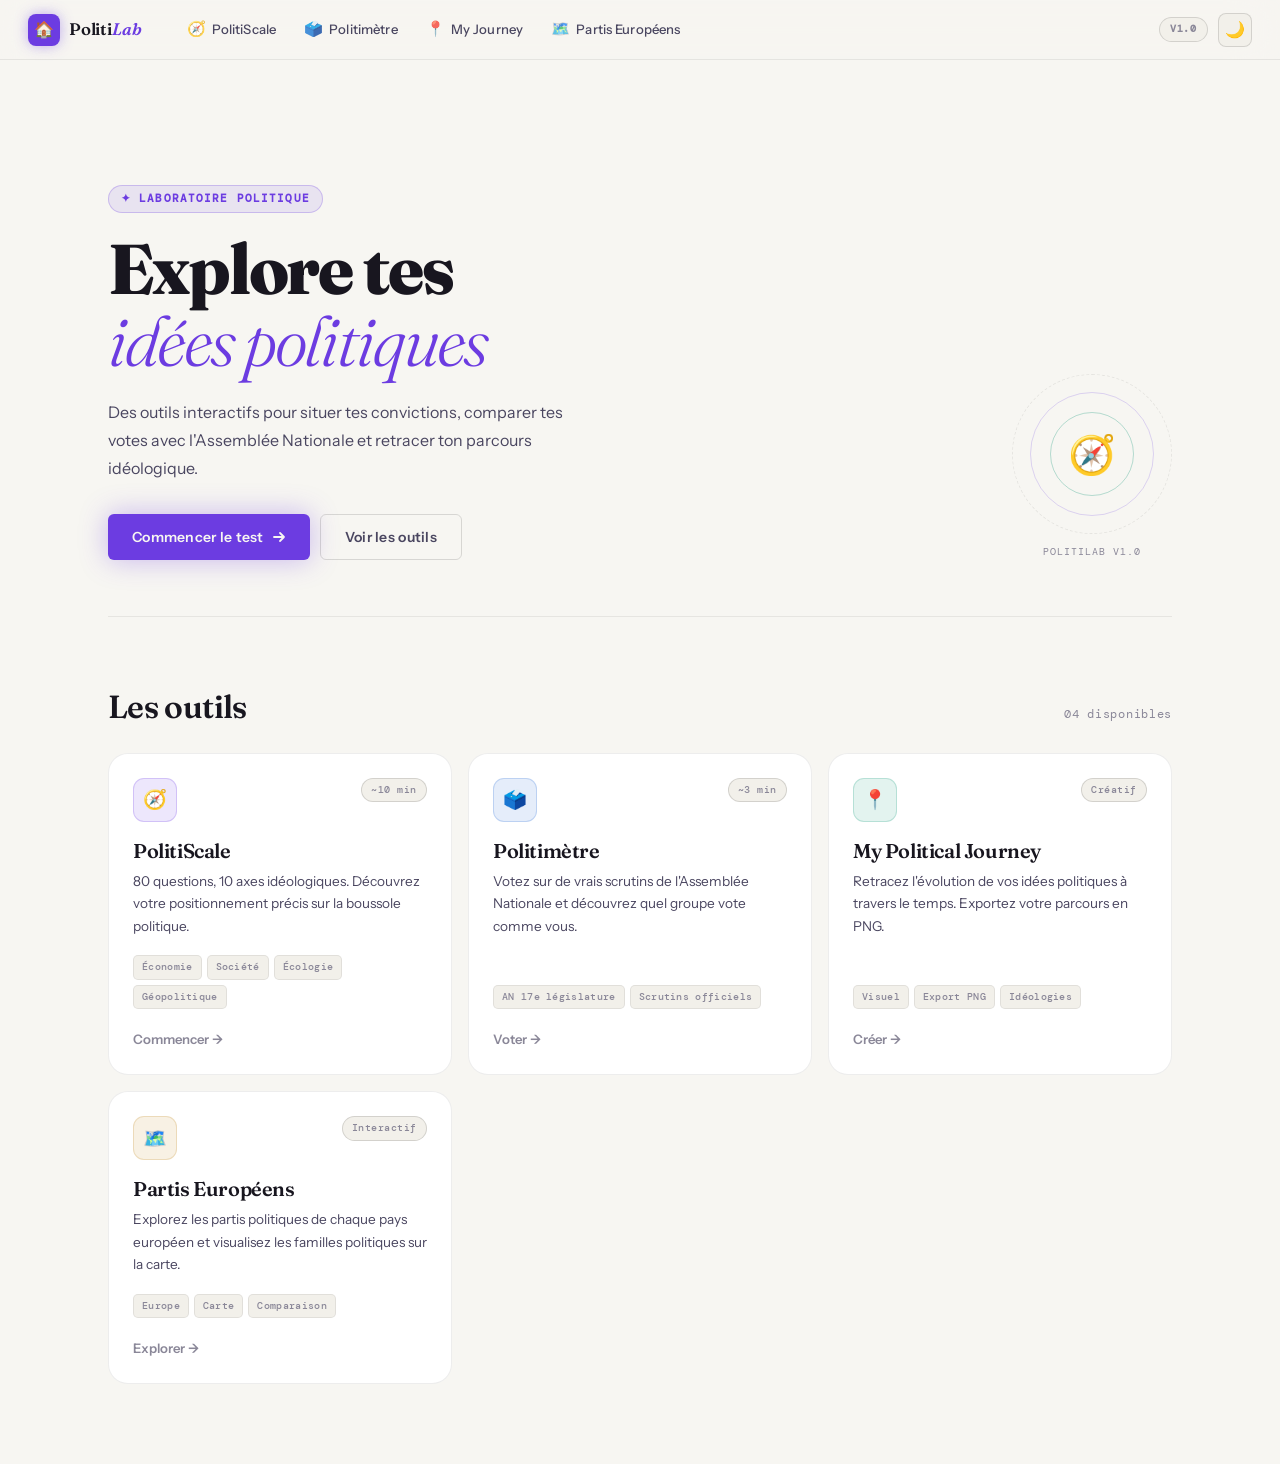
==== commit 10e9ee37: "Update index.html" ====
--- a/index.html
+++ b/index.html
@@ -121,17 +121,6 @@
         </div>
       </div>
 
-      <!-- ── FOOTER ── -->
-      <footer class="home-footer">
-        <div class="footer-left">
-          <span>PolitiLab</span>
-          <div class="footer-dot"></div>
-          <span>Données : <a href="https://assemblee-nationale.fr" target="_blank" rel="noopener">assemblee-nationale.fr</a></span>
-          <div class="footer-dot"></div>
-          <a href="#">À propos</a>
-        </div>
-        <div class="footer-right">POLITILAB · v1.0 · FR</div>
-      </footer>
 
     </div>
   </div>
--- a/css/global.css
+++ b/css/global.css
@@ -26,14 +26,14 @@
 
 /* ── DARK THEME (default) ── */
 [data-theme="dark"] {
-  --bg:        #0b0b0f;
-  --bg2:       #111118;
-  --surface:   #16161e;
-  --surface2:  #1e1e28;
-  --surface3:  #262633;
-  --border:    rgba(255,255,255,.07);
-  --border2:   rgba(255,255,255,.13);
-  --border3:   rgba(255,255,255,.22);
+  --bg:        #252530;
+  --bg2:       #2a2a38;
+  --surface:   #2f2f40;
+  --surface2:  #383850;
+  --surface3:  #424258;
+  --border:    rgba(255,255,255,.10);
+  --border2:   rgba(255,255,255,.18);
+  --border3:   rgba(255,255,255,.28);
 
   --text:      #f0eef8;
   --text2:     #b8b4cc;
